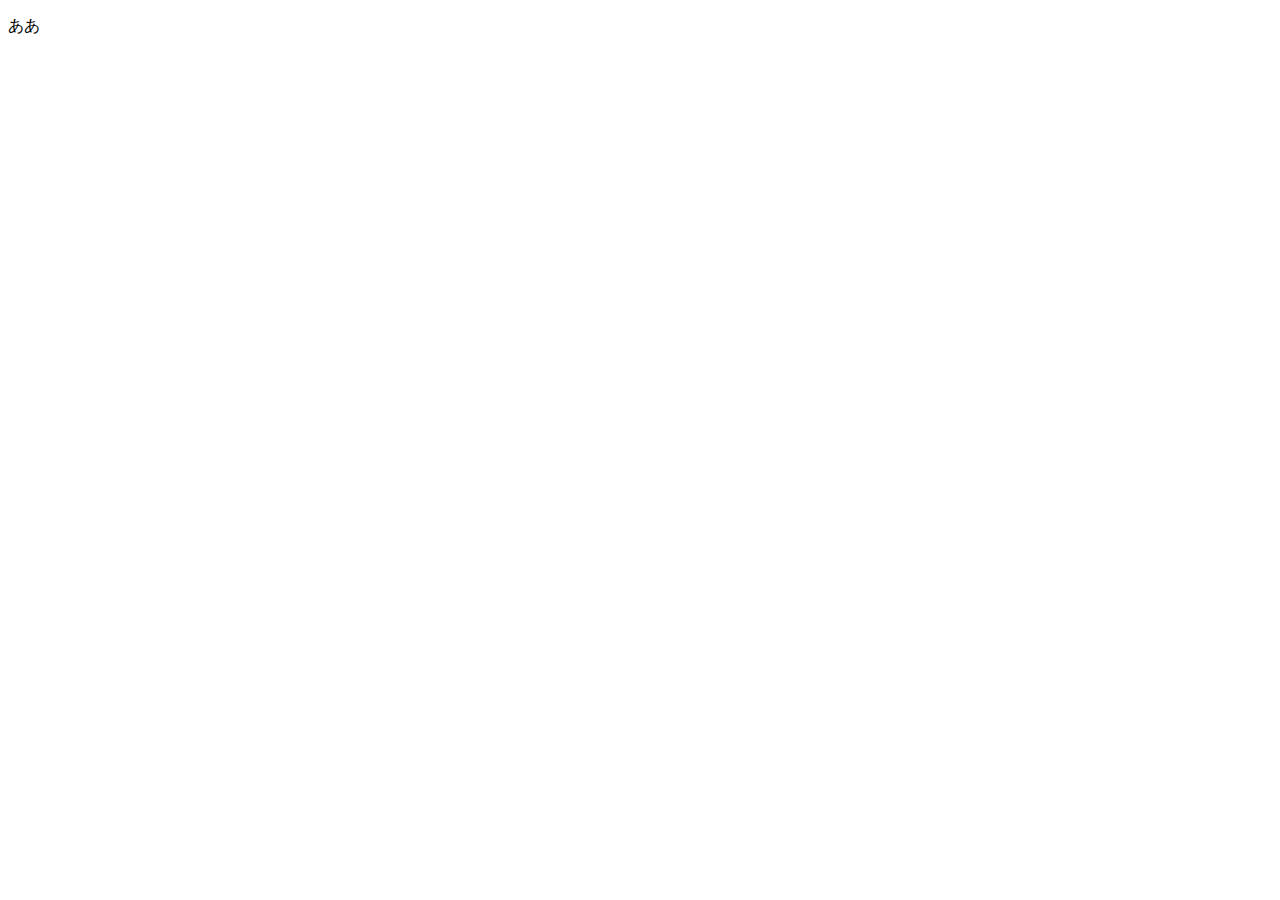
==== index.html @ 5a5ea9dc "初期状態" ====
<!DOCTYPE html>
<html lang="ja">
  <head>
    <meta charset="utf-8" />
    <meta http-equiv="X-UA-Compatible" content="IE=edge" />
    <meta name="viewport" content="width=device-width, initial-scale=1" />
    <meta
      name="csrf-token"
      content="3BmgRqnzsml1RqTLAgbIt09b1uVImdxksY0qGWEk"
    />
    <title>よだかのレコード |</title>

    <meta name="description" itemprop="description" content="" />
    <meta name="keywords" itemprop="keywords" content="" />

    <meta property="og:type" content="article" />
    <meta
      property="og:title"
      content="よだかのレコード9周記念公演　原点|よだかのレコード"
    />
    <meta
      property="og:image"
      content="https://yodaka.info/fw/public/images/event/2108genten/main.png"
    />
    <meta property="og:url" content="https://yodaka.info/event/2108genten" />
    <meta property="og:description" content="収録中の近未来遊園地からの脱出" />
    <meta
      property="og:site_name"
      content="ドラマチックなリアル謎解きゲーム よだかのレコード"
    />
    <meta name="twitter:card" content="summary" />

    <script src="./joy.js"></script>

    <link href="./joy.css" rel="stylesheet" />

    <!-- Google Tag Manager -->
    <script>
      (function (w, d, s, l, i) {
        w[l] = w[l] || [];
        w[l].push({ "gtm.start": new Date().getTime(), event: "gtm.js" });
        var f = d.getElementsByTagName(s)[0],
          j = d.createElement(s),
          dl = l != "dataLayer" ? "&l=" + l : "";
        j.async = true;
        j.src = "https://www.googletagmanager.com/gtm.js?id=" + i + dl;
        f.parentNode.insertBefore(j, f);
      })(window, document, "script", "dataLayer", "GTM-5PFJG9S");
    </script>
    <!-- End Google Tag Manager -->
  </head>
  <body>
    <div class="screen"><p>ああ</p></div>
  </body>
</html>
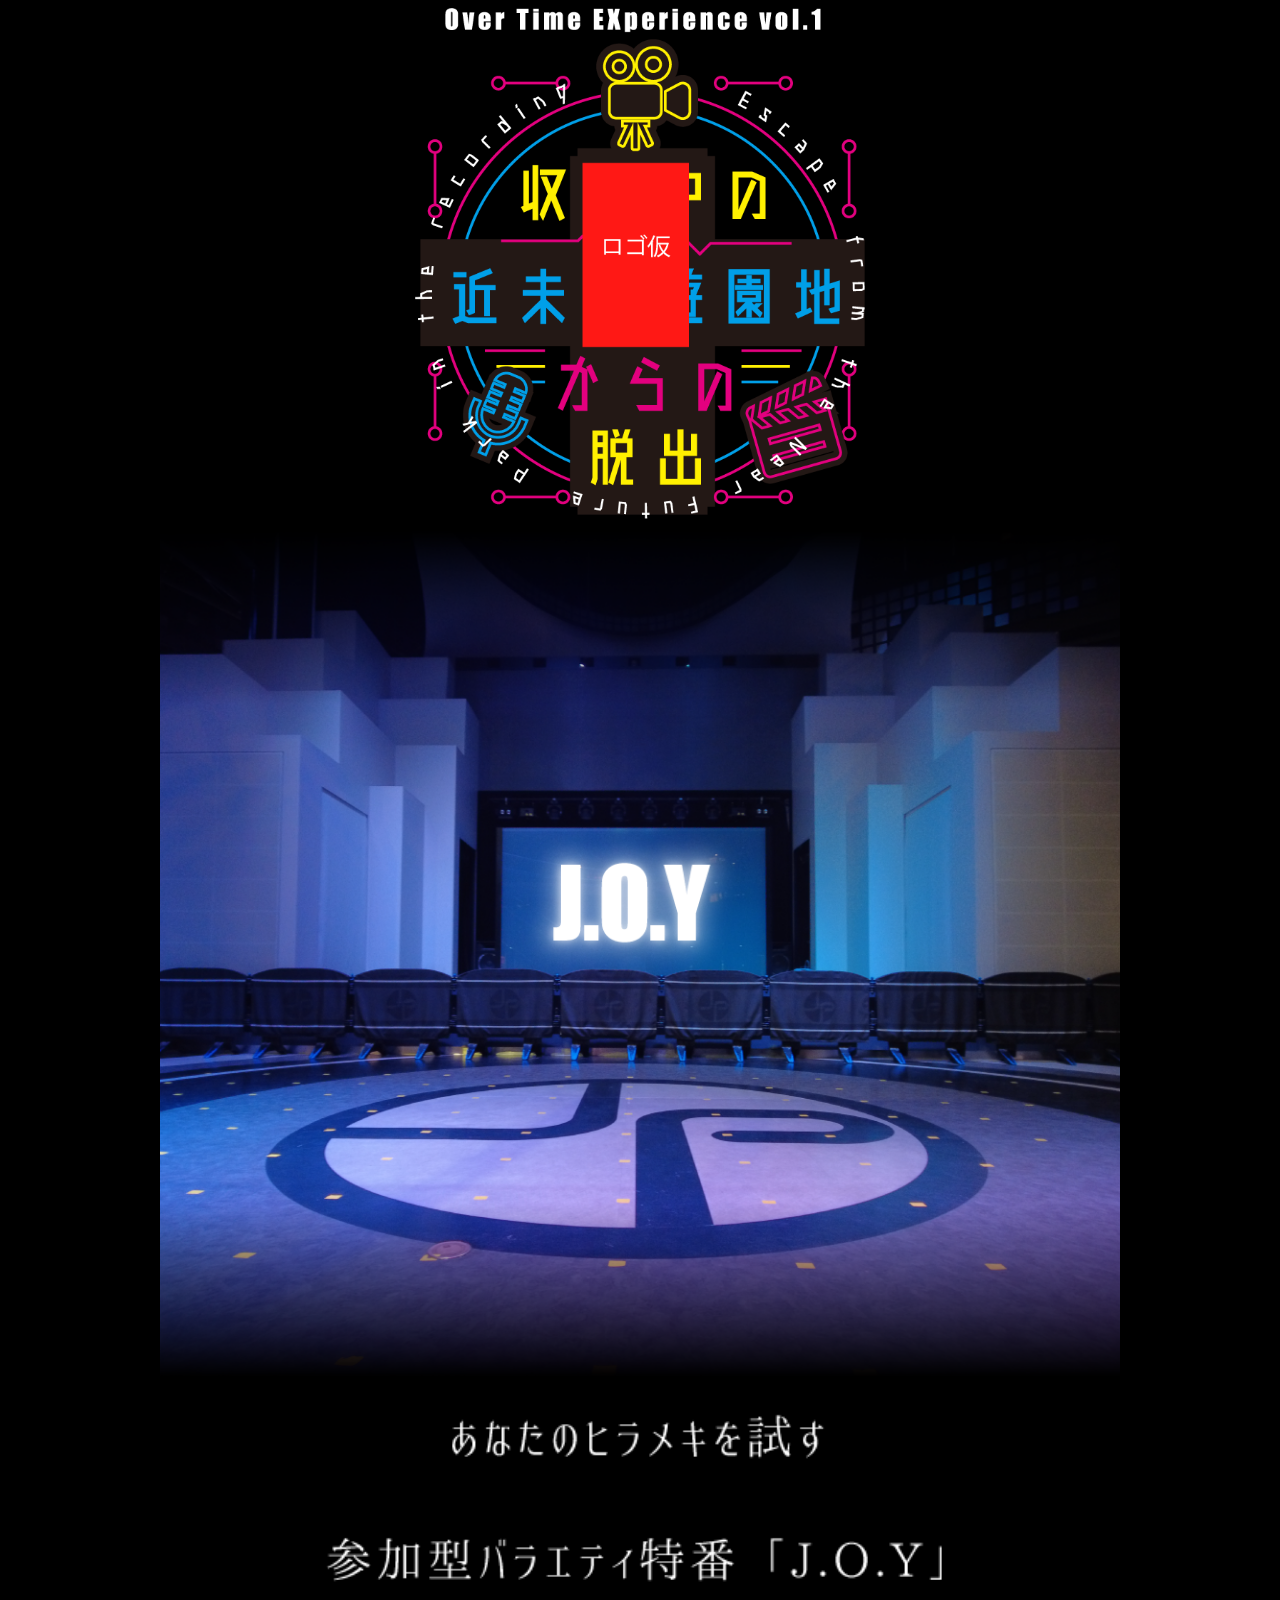
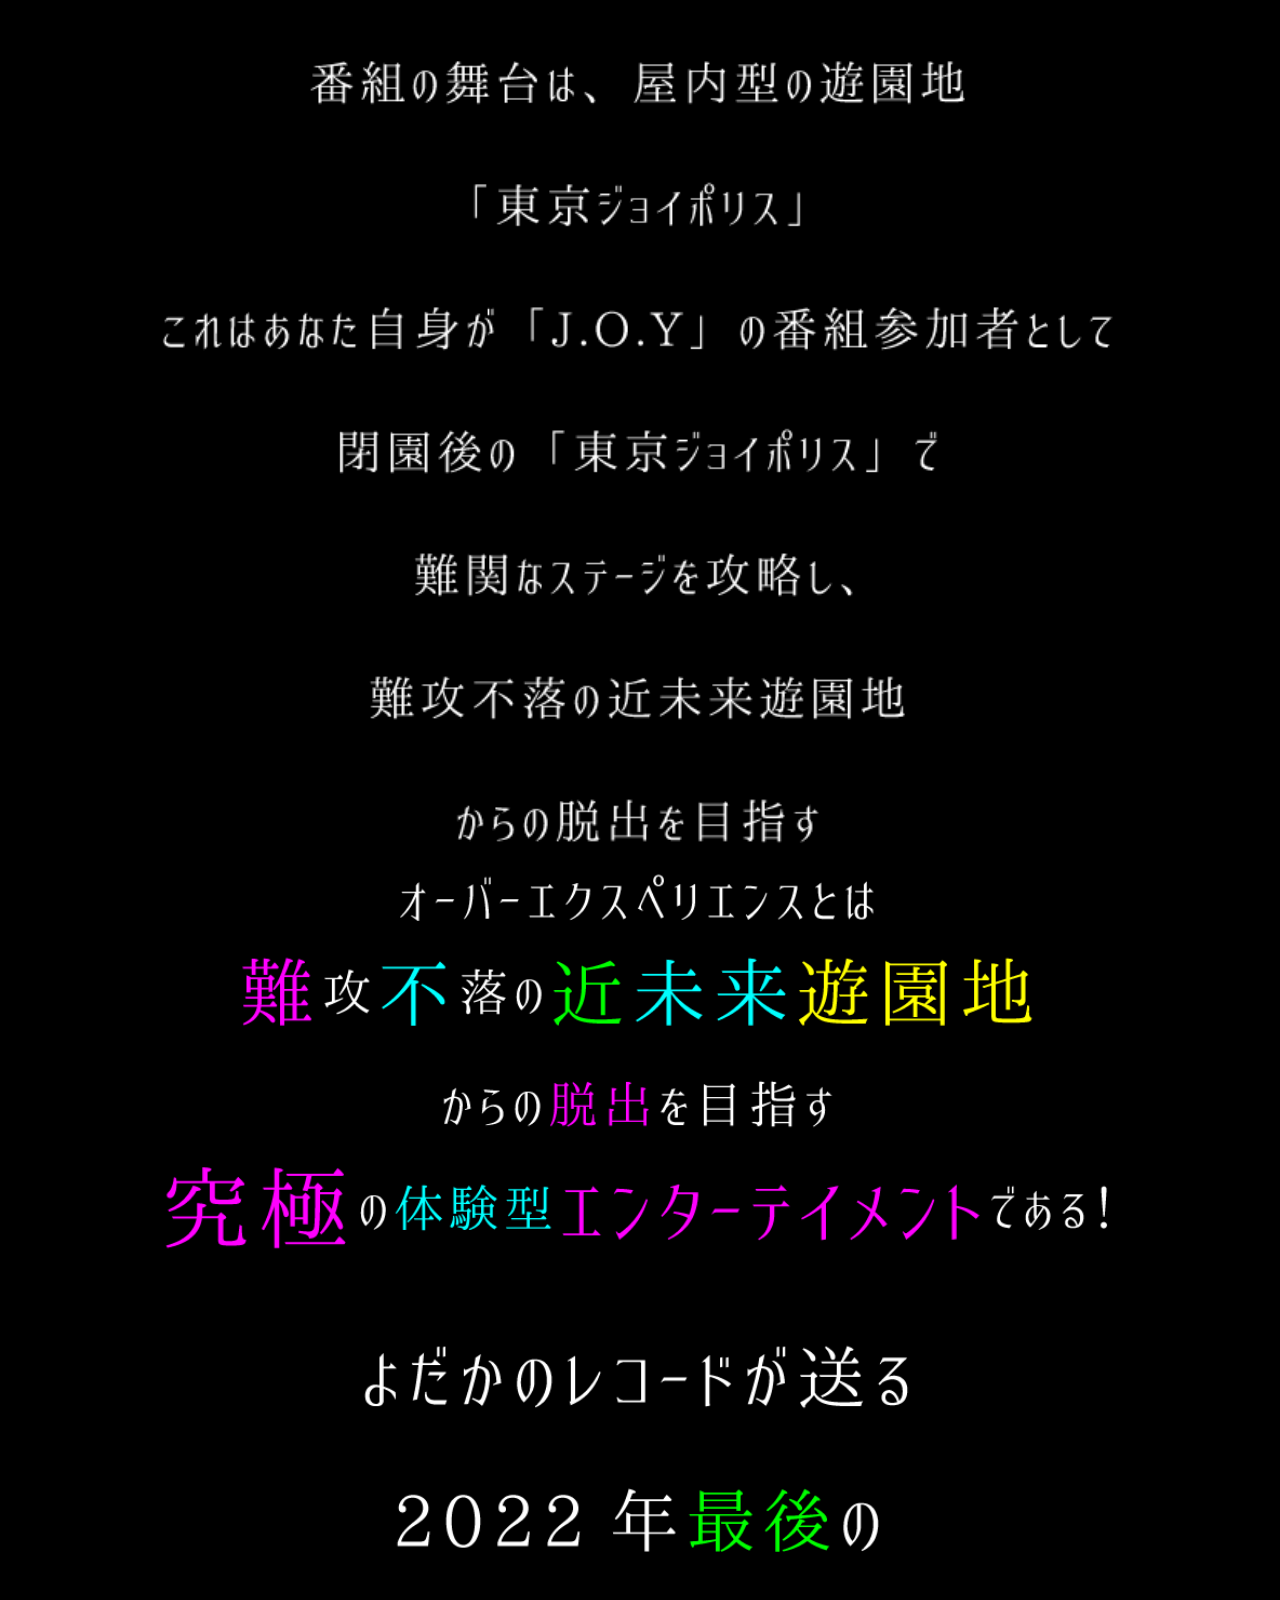
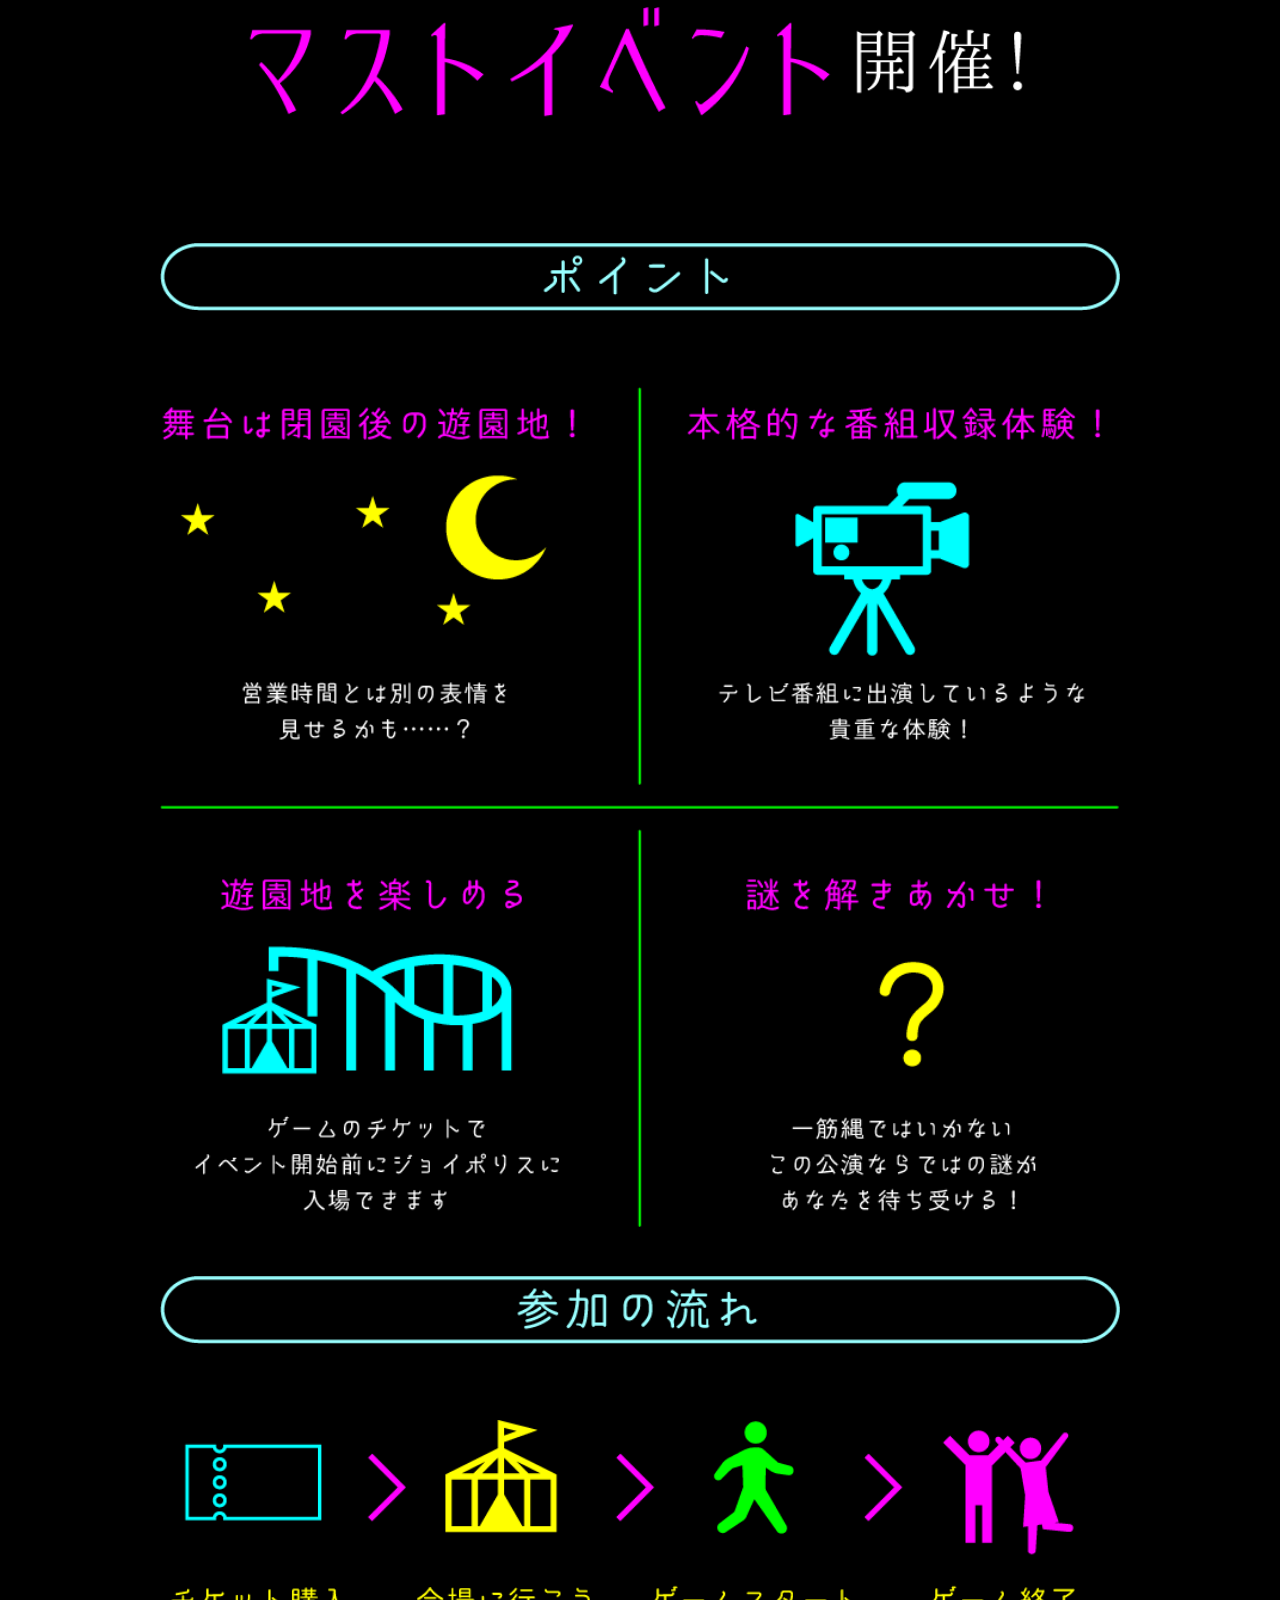
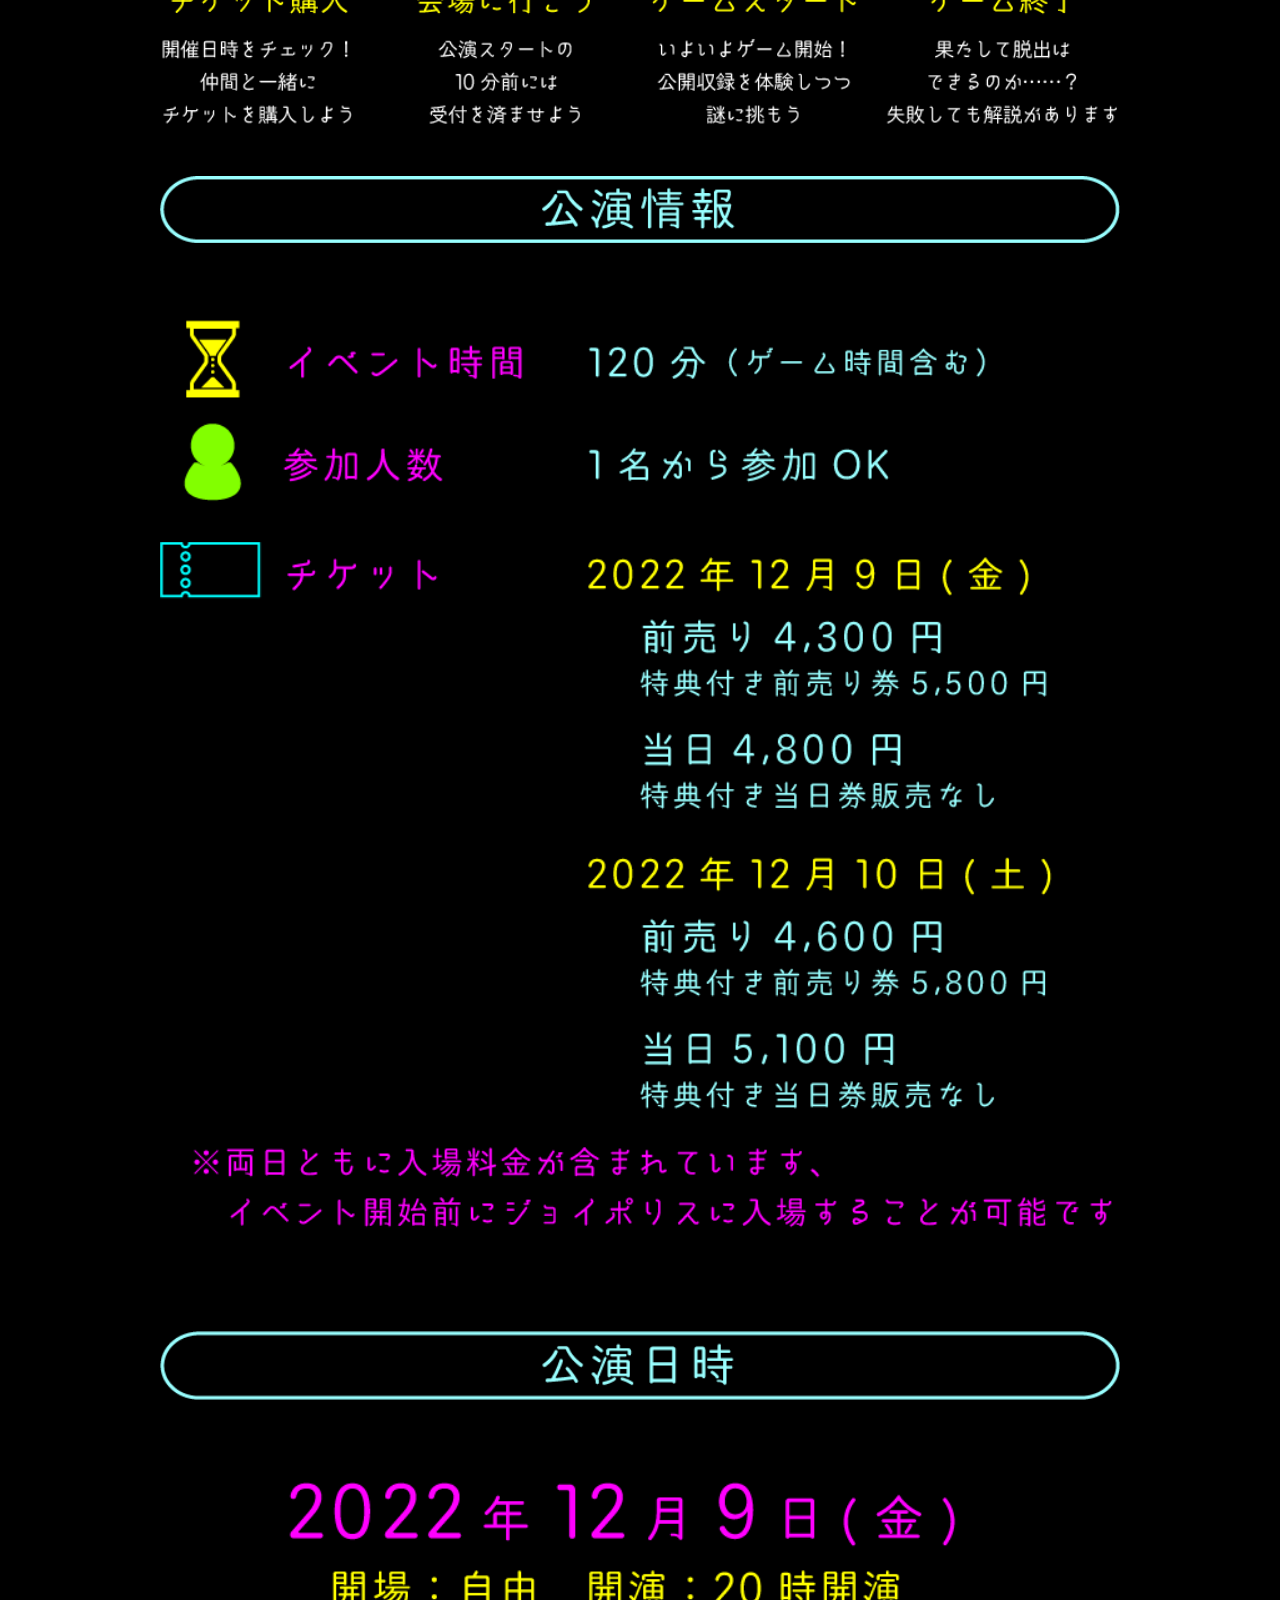
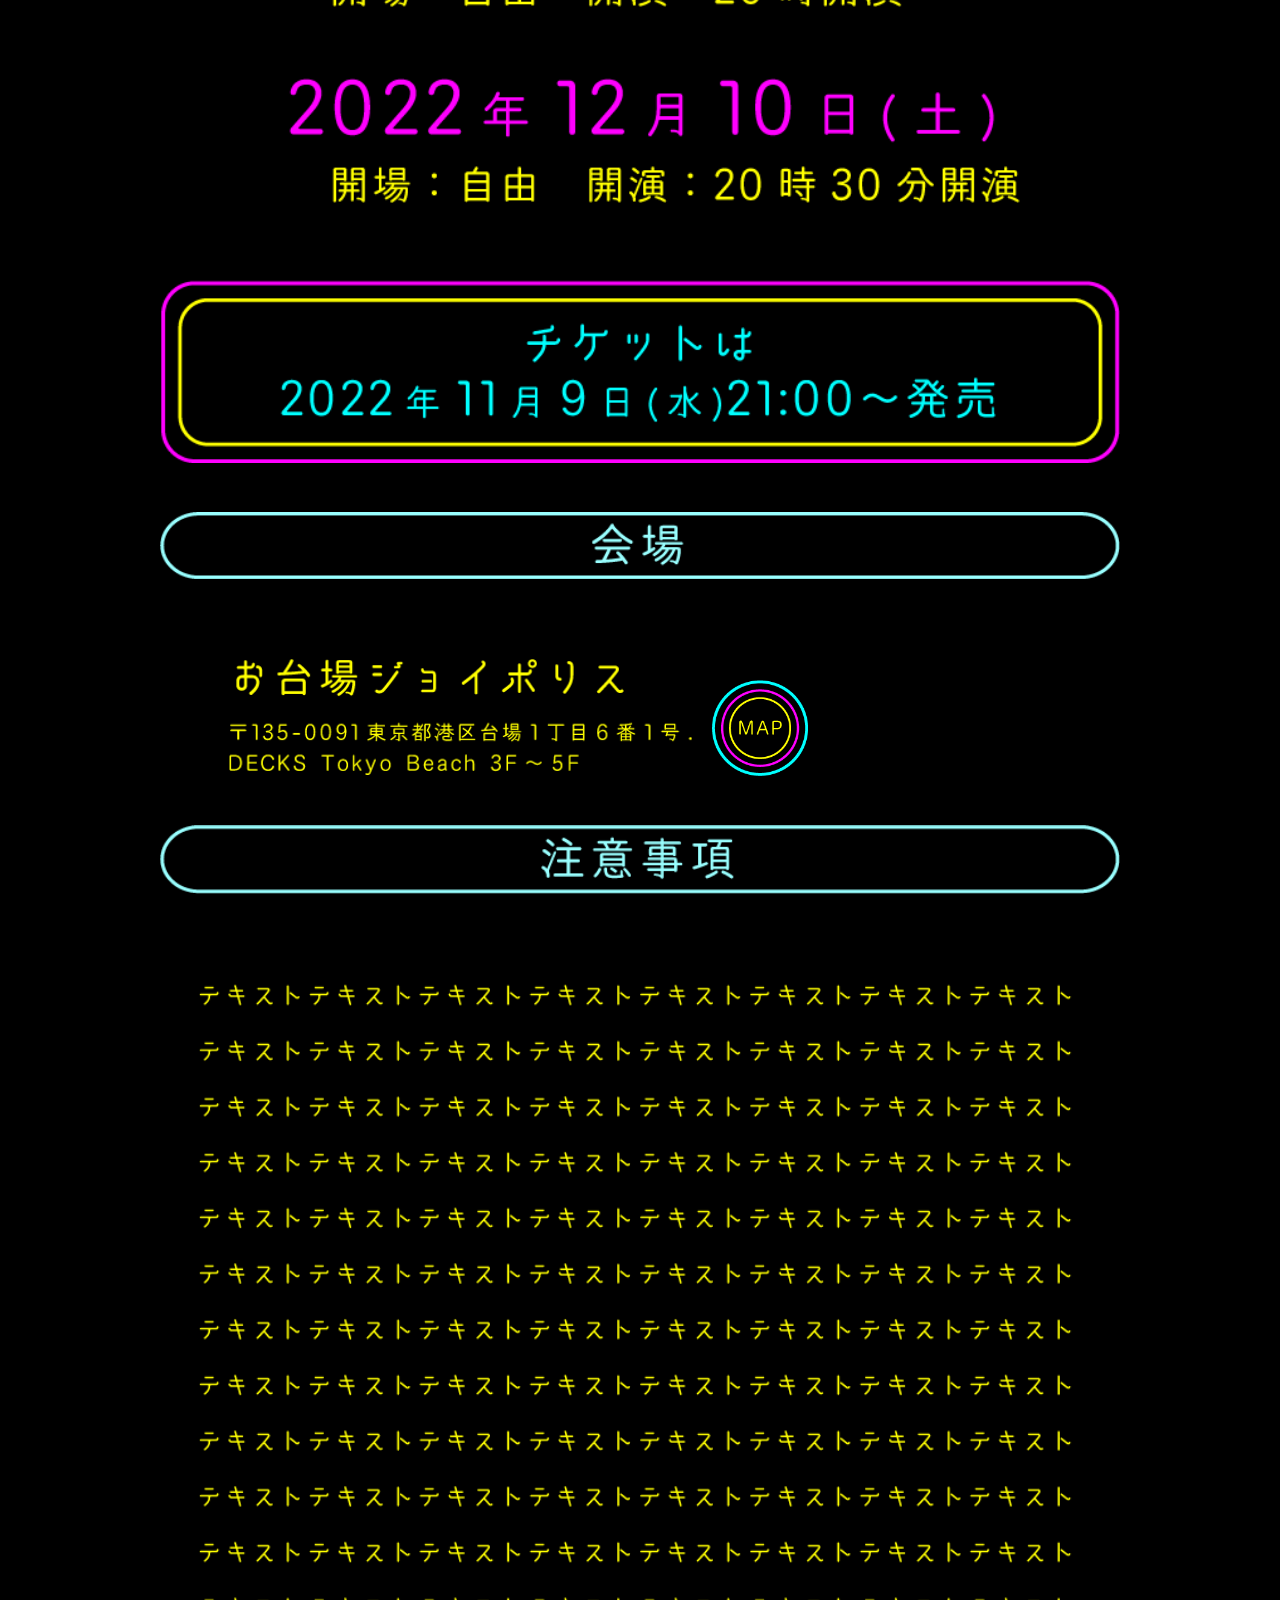
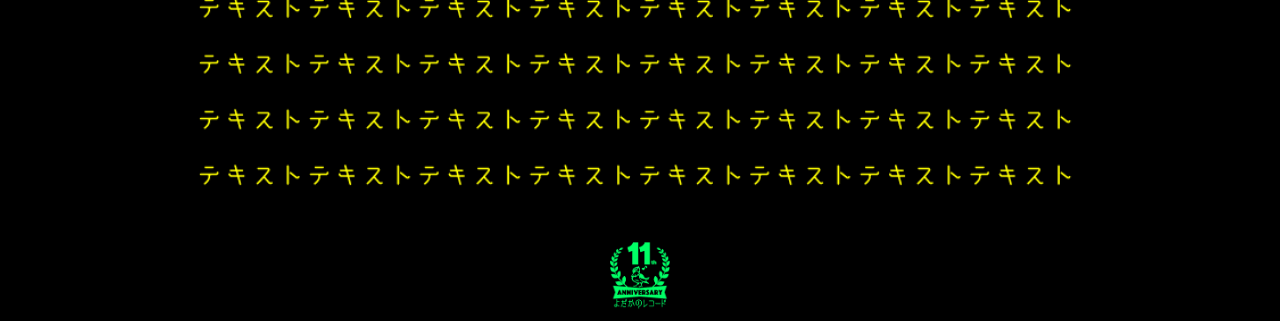
==== commit 6da69c32: "初稿" ====
--- a/index.html
+++ b/index.html
@@ -8,7 +8,7 @@
       name="csrf-token"
       content="3BmgRqnzsml1RqTLAgbIt09b1uVImdxksY0qGWEk"
     />
-    <title>よだかのレコード |</title>
+    <title>よだかのレコード|収録中の近未来遊園地からの脱出</title>
 
     <meta name="description" itemprop="description" content="" />
     <meta name="keywords" itemprop="keywords" content="" />
@@ -33,6 +33,7 @@
     <script src="./joy.js"></script>
 
     <link href="./joy.css" rel="stylesheet" />
+    <link href="./site.css" rel="stylesheet" />
 
     <!-- Google Tag Manager -->
     <script>
@@ -50,6 +51,29 @@
     <!-- End Google Tag Manager -->
   </head>
   <body>
-    <div class="screen"><p>ああ</p></div>
+    <div class="screen">
+      <img src="/sozai/joypolis_website_logo.png" id="logo" />
+      <img src="/sozai/joypolis_website_animation.png" id="key-visual" />
+      <img src="/sozai/joypolis_website_story.png" id="key-story" />
+      <img src="/sozai/joypolis_website_copy.png" id="copy" />
+      <div class="info">
+        <img src="/sozai/joypolis_website_midashi_point.png" id="m-point" />
+        <img src="/sozai/joypolis_website_point.png" id="point" />
+        <img src="/sozai/joypolis_website_midashi_nagare.png" id="m-nagare" />
+        <img src="/sozai/joypolis_website_nagare.png" id="nagare" />
+        <img src="/sozai/joypolis_website_midashi_joho.png" id="m-joho" />
+        <img src="/sozai/joypolis_website_joho.png" id="joho" />
+        <img src="/sozai/joypolis_website_midashi_nitiji.png" id="m-nitiji" />
+        <img src="/sozai/joypolis_website_nitiji.png" id="nitiji" />
+        <img src="/sozai/joypolis_website_midashi_map.png" id="m-map" />
+        <div class="map">
+          <img src="/sozai/joypolis_website_map.png" id="map" />
+          <img src="/sozai/joypolis_website_b-map.png" id="link-map" />
+        </div>
+        <img src="/sozai/joypolis_website_midashi_chuui.png" id="m-chuui" />
+        <img src="/sozai/joypolis_website_chuui.png" id="chuui" />
+      </div>
+      <img src="/sozai/joypolis_website_b-logo.png" id="yodaka-logo" />
+    </div>
   </body>
 </html>
--- a/joy.css
+++ b/joy.css
@@ -0,0 +1,124 @@
+body {
+  background-color: #000000;
+}
+
+:root {
+  --midashi-margin: 5vh;
+  --main-margin: 3vh;
+}
+
+.screen {
+  text-align: center;
+  margin: 0 auto;
+}
+
+.map {
+  width: 100vw;
+  max-width: 960px;
+  /* height: auto; */
+  display: flexbox;
+  margin-bottom: var(--main-margin);
+}
+
+#logo {
+  width: 100vw;
+  max-width: 450px;
+  height: auto;
+}
+#key-visual {
+  width: 100vw;
+  max-width: 960px;
+  height: auto;
+}
+#key-story {
+  width: 100vw;
+  max-width: 960px;
+  height: auto;
+}
+#copy {
+  width: 100vw;
+  max-width: 960px;
+  height: auto;
+  margin-bottom: 8vh;
+}
+#m-point {
+  width: 100vw;
+  max-width: 960px;
+  height: auto;
+  margin-bottom: var(--midashi-margin);
+}
+#point {
+  width: 100vw;
+  max-width: 960px;
+  height: auto;
+  margin-bottom: var(--main-margin);
+}
+#m-nagare {
+  width: 100vw;
+  max-width: 960px;
+  height: auto;
+  margin-bottom: var(--midashi-margin);
+}
+#nagare {
+  width: 100vw;
+  max-width: 960px;
+  height: auto;
+  margin-bottom: var(--main-margin);
+}
+#m-joho {
+  width: 100vw;
+  max-width: 960px;
+  height: auto;
+  margin-bottom: var(--midashi-margin);
+}
+#joho {
+  width: 100vw;
+  max-width: 960px;
+  height: auto;
+  margin-bottom: var(--main-margin);
+}
+#m-nitiji {
+  width: 100vw;
+  max-width: 960px;
+  height: auto;
+  margin-bottom: var(--midashi-margin);
+}
+#nitiji {
+  width: 100vw;
+  max-width: 960px;
+  height: auto;
+  margin-bottom: var(--main-margin);
+}
+#m-map {
+  width: 100vw;
+  max-width: 960px;
+  height: auto;
+  margin-bottom: var(--midashi-margin);
+}
+#map {
+  width: 100vw;
+  max-width: 50%;
+  height: auto;
+}
+#link-map {
+  width: 100vw;
+  max-width: 10%;
+  height: auto;
+}
+#m-chuui {
+  width: 100vw;
+  max-width: 960px;
+  height: auto;
+  margin-bottom: var(--midashi-margin);
+}
+#chuui {
+  width: 100vw;
+  max-width: 960px;
+  height: auto;
+  margin-bottom: var(--main-margin);
+}
+#yodaka-logo {
+  width: 100vw;
+  max-width: 60px;
+  height: auto;
+}
--- a/site.css
+++ b/site.css
@@ -0,0 +1,11 @@
+@media screen and (min-width: 768px) {
+  :root {
+    --midashi-margin: 8vh;
+    --main-margin: 5vh;
+  }
+
+  .info {
+    margin-left: 30px;
+    margin-right: 30px;
+  }
+}
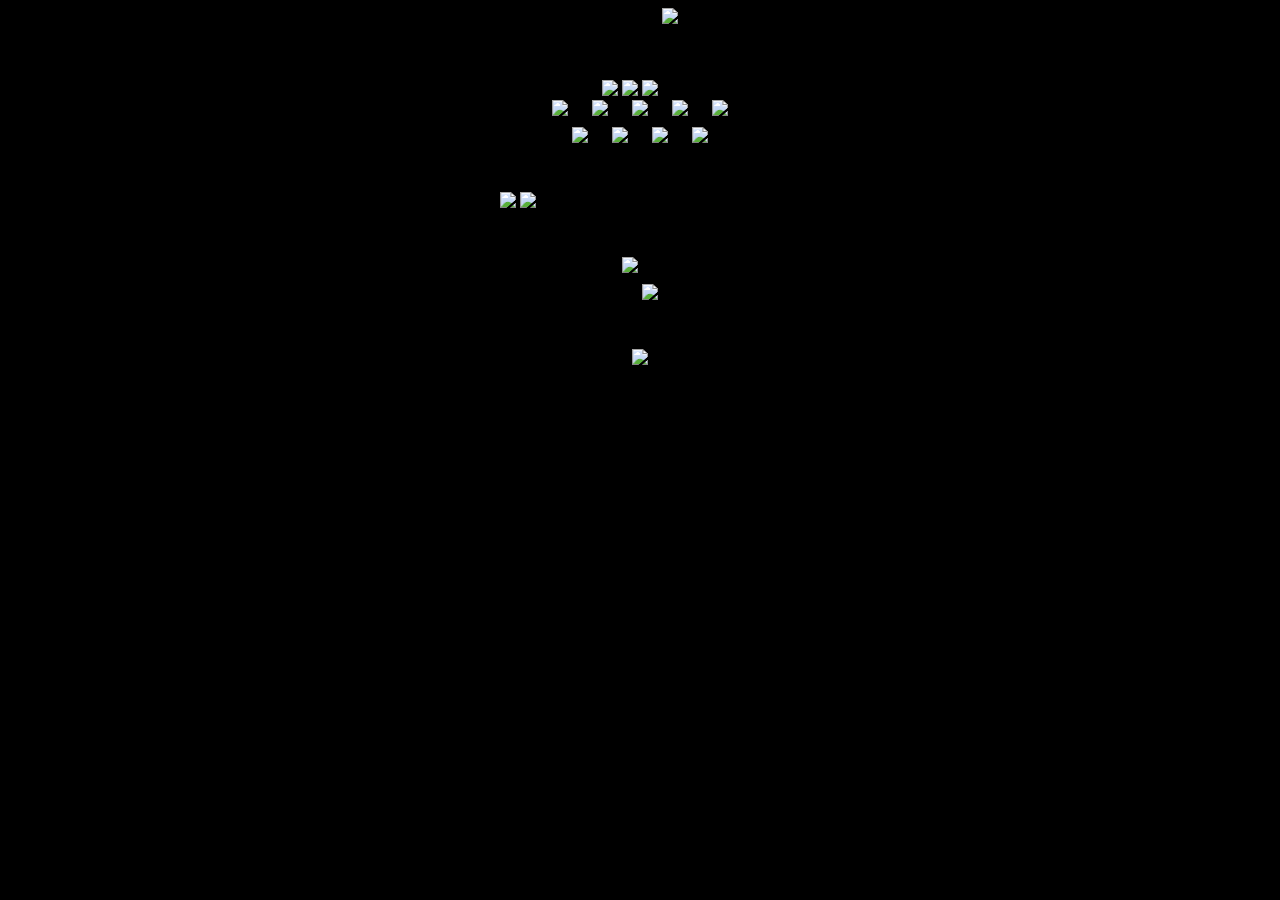
==== commit 04dc0ccb: "リンク書き換え" ====
--- a/index.html
+++ b/index.html
@@ -52,28 +52,82 @@
   </head>
   <body>
     <div class="screen">
-      <img src="/sozai/joypolis_website_logo.png" id="logo" />
-      <img src="/sozai/joypolis_website_animation.png" id="key-visual" />
-      <img src="/sozai/joypolis_website_story.png" id="key-story" />
-      <img src="/sozai/joypolis_website_copy.png" id="copy" />
+      <img
+        src="https://yodaka.info/fw/public/images/event/2212joy/top.png"
+        id="logo"
+      />
+      <img
+        src="https://yodaka.info/fw/public/images/event/2212joy/kv.png"
+        id="key-visual"
+      />
+      <img
+        src="https://yodaka.info/fw/public/images/event/2212joy/story/contents.png"
+        id="key-story"
+      />
+      <img
+        src="https://yodaka.info/fw/public/images/event/2212joy/catch.png"
+        id="copy"
+      />
       <div class="info">
-        <img src="/sozai/joypolis_website_midashi_point.png" id="m-point" />
-        <img src="/sozai/joypolis_website_point.png" id="point" />
-        <img src="/sozai/joypolis_website_midashi_nagare.png" id="m-nagare" />
-        <img src="/sozai/joypolis_website_nagare.png" id="nagare" />
-        <img src="/sozai/joypolis_website_midashi_joho.png" id="m-joho" />
-        <img src="/sozai/joypolis_website_joho.png" id="joho" />
-        <img src="/sozai/joypolis_website_midashi_nitiji.png" id="m-nitiji" />
-        <img src="/sozai/joypolis_website_nitiji.png" id="nitiji" />
-        <img src="/sozai/joypolis_website_midashi_map.png" id="m-map" />
+        <img
+          src="https://yodaka.info/fw/public/images/event/2212joy/point/title.png"
+          id="m-point"
+        />
+        <img
+          src="https://yodaka.info/fw/public/images/event/2212joy/point/contents.png"
+          id="point"
+        />
+        <img
+          src="https://yodaka.info/fw/public/images/event/2212joy/howto/title.png"
+          id="m-nagare"
+        />
+        <img
+          src="https://yodaka.info/fw/public/images/event/2212joy/howto/contents.png"
+          id="nagare"
+        />
+        <img
+          src="https://yodaka.info/fw/public/images/event/2212joy/information/title.png"
+          id="m-joho"
+        />
+        <img
+          src="https://yodaka.info/fw/public/images/event/2212joy/information/contents.png"
+          id="joho"
+        />
+        <img
+          src="https://yodaka.info/fw/public/images/event/2212joy/schedule/title.png"
+          id="m-nitiji"
+        />
+        <img
+          src="https://yodaka.info/fw/public/images/event/2212joy/schedule/contents.png"
+          id="nitiji"
+        />
+        <img
+          src="https://yodaka.info/fw/public/images/event/2212joy/map/title.png"
+          id="m-map"
+        />
         <div class="map">
-          <img src="/sozai/joypolis_website_map.png" id="map" />
-          <img src="/sozai/joypolis_website_b-map.png" id="link-map" />
+          <img
+            src="https://yodaka.info/fw/public/images/event/2212joy/map/contents.png"
+            id="map"
+          />
+          <img
+            src="https://yodaka.info/fw/public/images/event/2212joy/map/address.png"
+            id="link-map"
+          />
         </div>
-        <img src="/sozai/joypolis_website_midashi_chuui.png" id="m-chuui" />
-        <img src="/sozai/joypolis_website_chuui.png" id="chuui" />
+        <img
+          src="https://yodaka.info/fw/public/images/event/2212joy/notice/title.png"
+          id="m-chuui"
+        />
+        <img
+          src="https://yodaka.info/fw/public/images/event/2212joy/notice/contents.png"
+          id="chuui"
+        />
       </div>
-      <img src="/sozai/joypolis_website_b-logo.png" id="yodaka-logo" />
+      <img
+        src="https://yodaka.info/fw/public/images/event/2212joy/logo.png"
+        id="yodaka-logo"
+      />
     </div>
   </body>
 </html>
--- a/joy.css
+++ b/joy.css
@@ -9,7 +9,7 @@
 
 .screen {
   text-align: center;
-  margin: 0 auto;
+  /* margin: 0 auto; */
 }
 
 .map {
